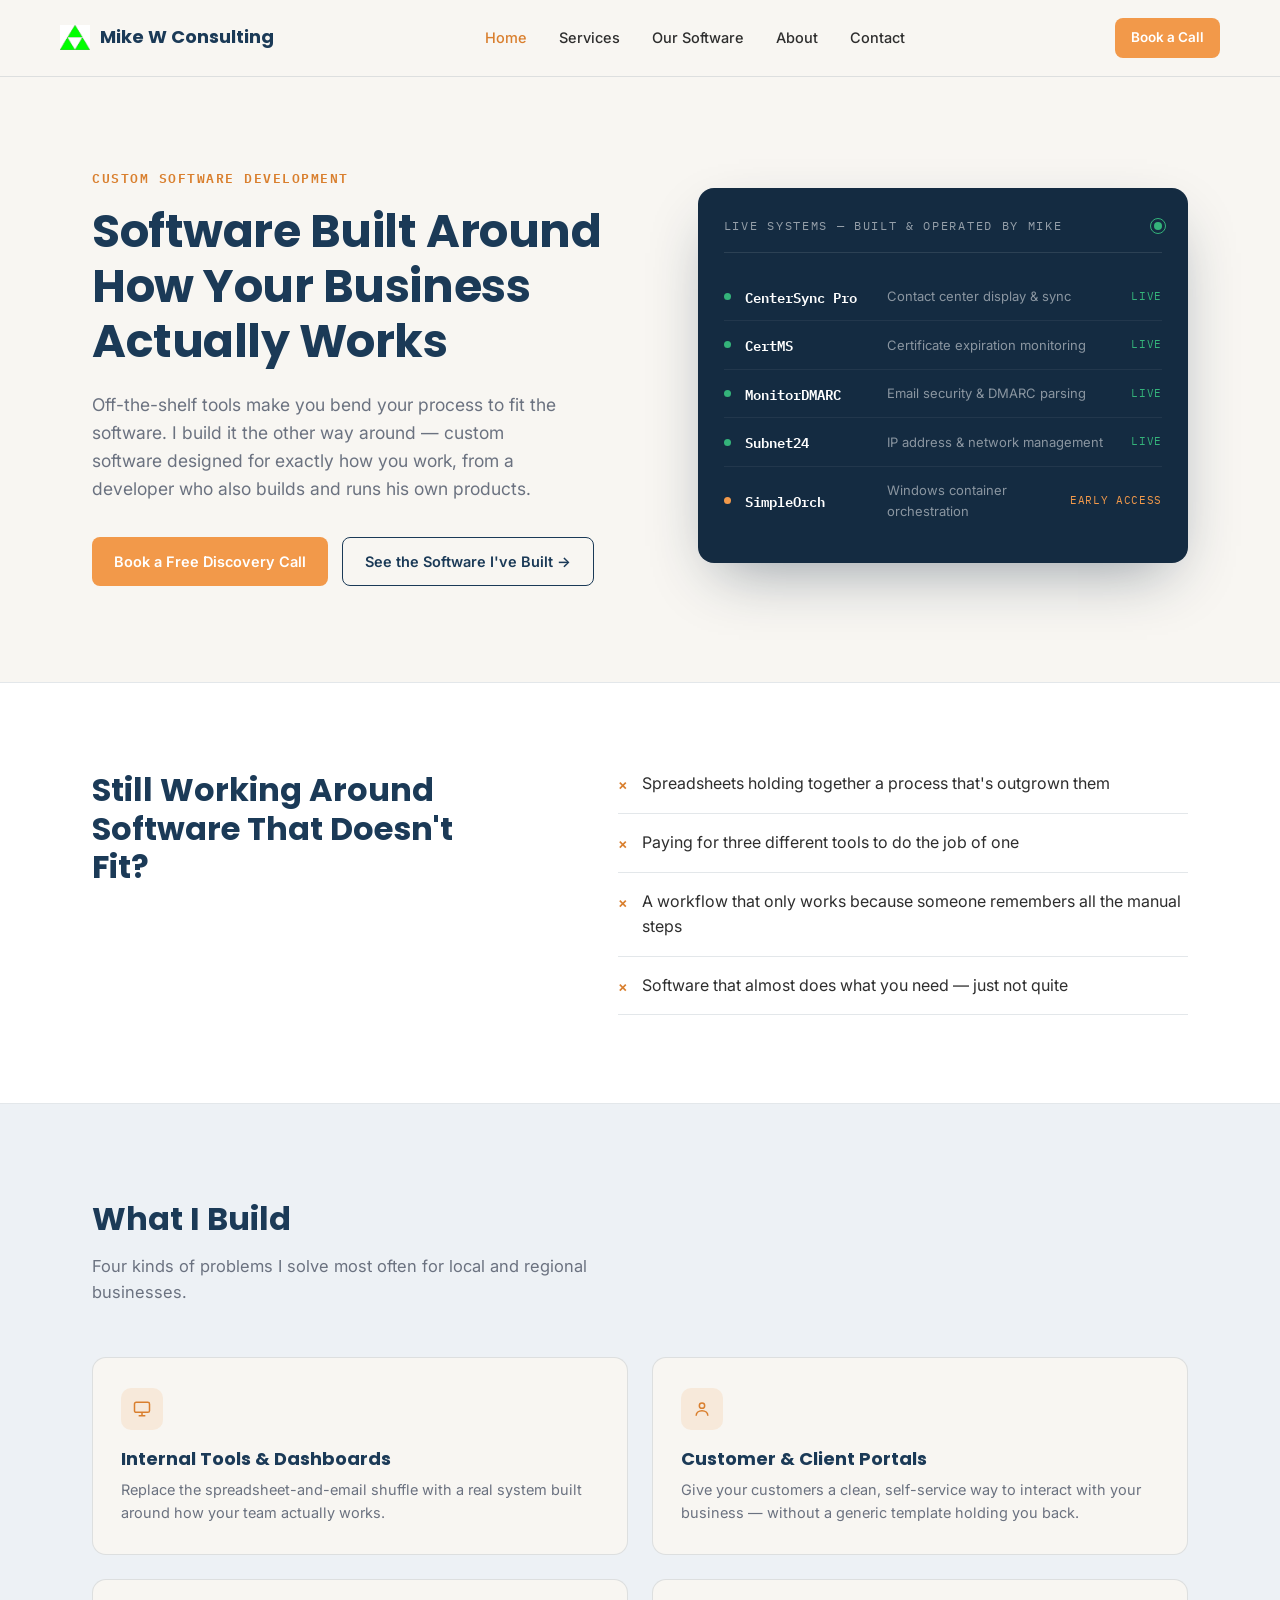
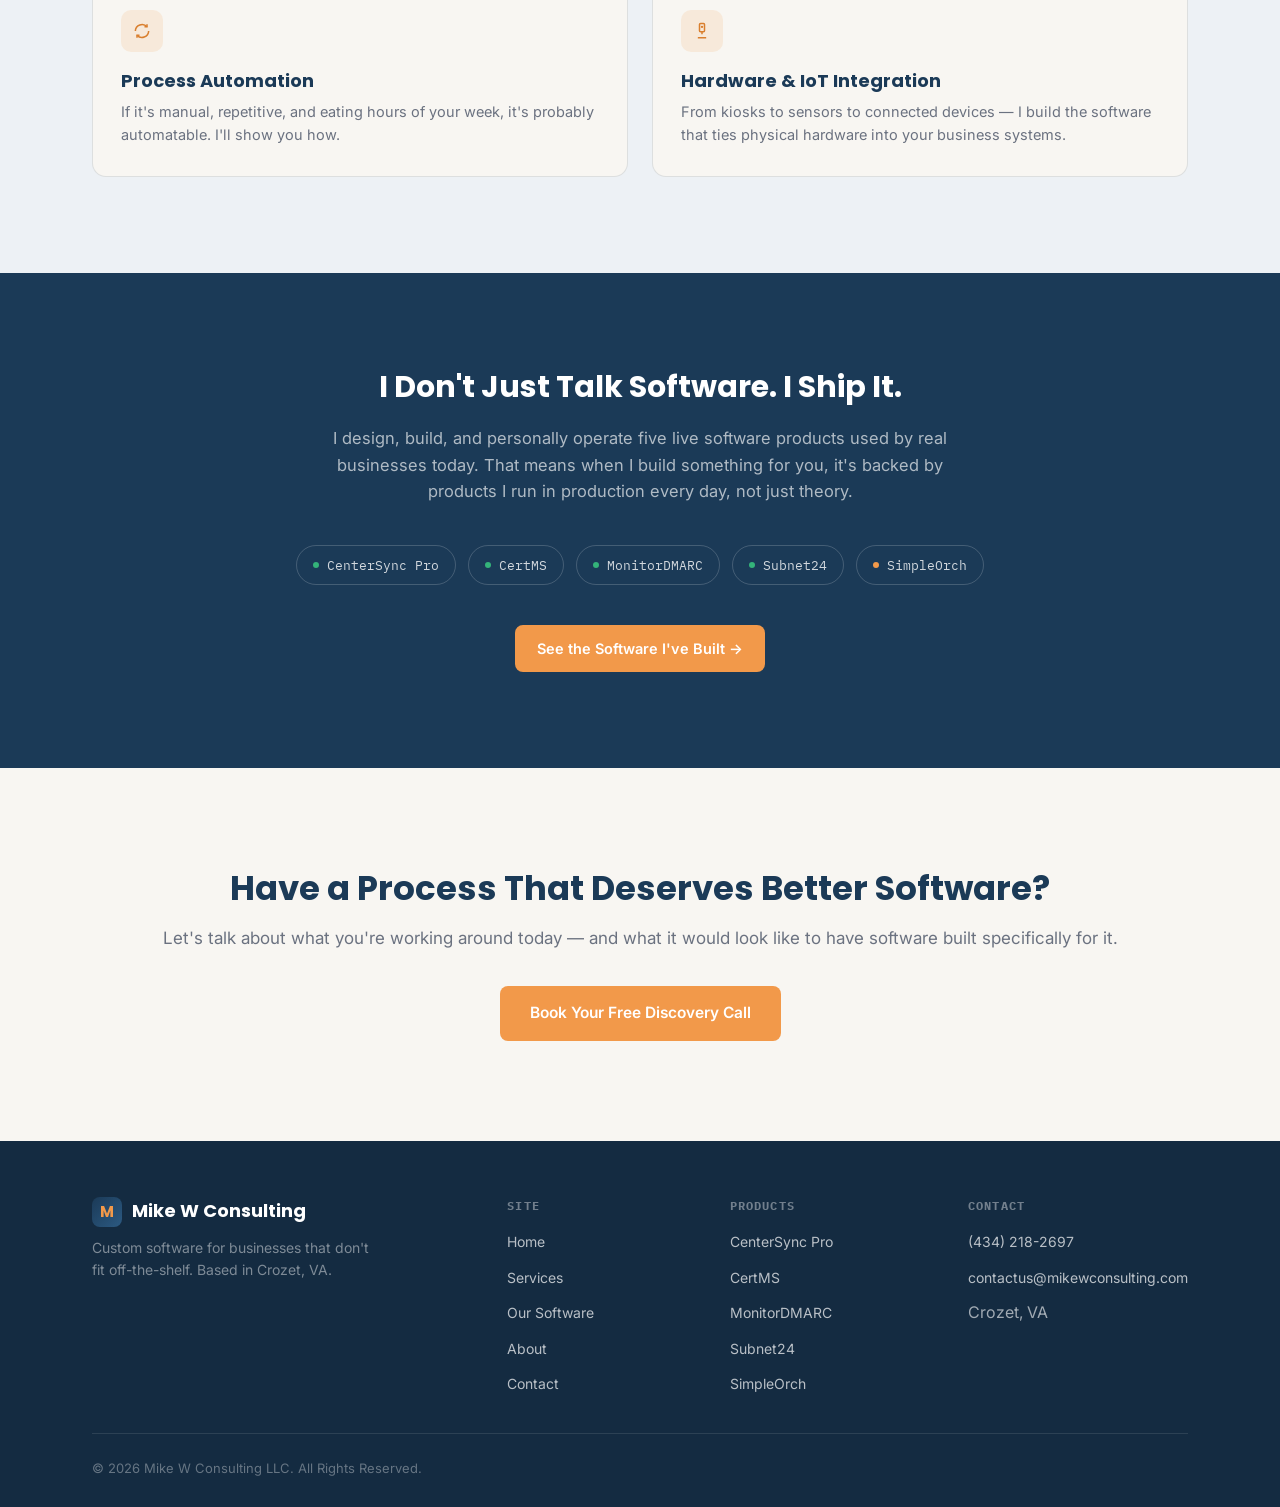
==== index.html @ b6466f71 "Initial Commit" ====
<!DOCTYPE html>
<html lang="en">
<head>
<meta charset="UTF-8">
<meta name="viewport" content="width=device-width, initial-scale=1.0">
<link rel="icon" type="image/x-icon" href="images/favicon.ico">
<title>Custom Software Development | Mike W Consulting LLC</title>
<meta name="description" content="Custom software for businesses that don't fit off-the-shelf. Serving Crozet, Charlottesville, Waynesboro, and the surrounding areas.">
<link rel="preconnect" href="https://fonts.googleapis.com">
<link rel="preconnect" href="https://fonts.gstatic.com" crossorigin>
<link href="https://fonts.googleapis.com/css2?family=Poppins:wght@500;600;700&family=Inter:wght@400;500;600&family=IBM+Plex+Mono:wght@500;600&display=swap" rel="stylesheet">
<link rel="stylesheet" href="styles.css">
</head>
<body>

<header>
  <div class="wrap nav-inner">
    <a href="index.html" class="logo"><img src="images/MWC-Logo-Tight2.png" alt="Mike W Consulting Logo" class="logo-img"> Mike W Consulting</a>
    <nav aria-label="Primary">
      <ul id="nav-list">
        <li><a href="index.html" class="active">Home</a></li>
        <li><a href="services.html">Services</a></li>
        <li><a href="our-software.html">Our Software</a></li>
        <li><a href="about.html">About</a></li>
        <li><a href="contact.html">Contact</a></li>
      </ul>
    </nav>
    <div class="nav-actions">
      <a href="contact.html" class="btn btn-primary btn-sm nav-cta">Book a Call</a>
      <button class="nav-toggle" id="nav-toggle" aria-expanded="false" aria-controls="nav-list" aria-label="Toggle menu">
        <span></span><span></span><span></span>
      </button>
    </div>
  </div>
</header>

<section class="hero">
  <div class="wrap hero-grid">
    <div>
      <span class="eyebrow">Custom Software Development</span>
      <h1>Software Built Around How Your Business Actually Works</h1>
      <p class="lede">Off-the-shelf tools make you bend your process to fit the software. I build it the other way around — custom software designed for exactly how you work, from a developer who also builds and runs his own products.</p>
      <div class="hero-ctas">
        <a href="contact.html" class="btn btn-primary">Book a Free Discovery Call</a>
        <a href="our-software.html" class="btn btn-outline">See the Software I've Built &rarr;</a>
      </div>
    </div>

    <div class="systems-panel">
      <div class="systems-panel-head">
        <span class="systems-panel-title">Live Systems &mdash; Built &amp; Operated by Mike</span>
        <span class="pulse-dot" aria-hidden="true"></span>
      </div>

      <div class="system-row">
        <span class="status-dot"></span>
        <span class="system-name">CenterSync Pro</span>
        <span class="system-desc">Contact center display &amp; sync</span>
        <span class="system-status">Live</span>
      </div>
      <div class="system-row">
        <span class="status-dot"></span>
        <span class="system-name">CertMS</span>
        <span class="system-desc">Certificate expiration monitoring</span>
        <span class="system-status">Live</span>
      </div>
      <div class="system-row">
        <span class="status-dot"></span>
        <span class="system-name">MonitorDMARC</span>
        <span class="system-desc">Email security &amp; DMARC parsing</span>
        <span class="system-status">Live</span>
      </div>
      <div class="system-row">
        <span class="status-dot"></span>
        <span class="system-name">Subnet24</span>
        <span class="system-desc">IP address &amp; network management</span>
        <span class="system-status">Live</span>
      </div>
      <div class="system-row">
        <span class="status-dot amber"></span>
        <span class="system-name">SimpleOrch</span>
        <span class="system-desc">Windows container orchestration</span>
        <span class="system-status amber">Early Access</span>
      </div>
    </div>
  </div>
</section>

<section class="problem">
  <div class="wrap problem-grid">
    <h2>Still Working Around Software That Doesn't Fit?</h2>
    <ul class="problem-list">
      <li><span class="x">&times;</span> Spreadsheets holding together a process that's outgrown them</li>
      <li><span class="x">&times;</span> Paying for three different tools to do the job of one</li>
      <li><span class="x">&times;</span> A workflow that only works because someone remembers all the manual steps</li>
      <li><span class="x">&times;</span> Software that almost does what you need &mdash; just not quite</li>
    </ul>
  </div>
</section>

<section class="build">
  <div class="wrap">
    <div class="build-head">
      <h2>What I Build</h2>
      <p>Four kinds of problems I solve most often for local and regional businesses.</p>
    </div>
    <div class="build-grid">
      <div class="build-card">
        <div class="build-icon">
          <svg width="20" height="20" viewBox="0 0 24 24" fill="none" stroke="#D97F2E" stroke-width="1.8"><rect x="3" y="4" width="18" height="12" rx="2"/><path d="M8 20h8M12 16v4"/></svg>
        </div>
        <h3>Internal Tools &amp; Dashboards</h3>
        <p>Replace the spreadsheet-and-email shuffle with a real system built around how your team actually works.</p>
      </div>
      <div class="build-card">
        <div class="build-icon">
          <svg width="20" height="20" viewBox="0 0 24 24" fill="none" stroke="#D97F2E" stroke-width="1.8"><circle cx="12" cy="8" r="3.2"/><path d="M5 20c0-3.5 3-6 7-6s7 2.5 7 6"/></svg>
        </div>
        <h3>Customer &amp; Client Portals</h3>
        <p>Give your customers a clean, self-service way to interact with your business &mdash; without a generic template holding you back.</p>
      </div>
      <div class="build-card">
        <div class="build-icon">
          <svg width="20" height="20" viewBox="0 0 24 24" fill="none" stroke="#D97F2E" stroke-width="1.8"><path d="M4 12a8 8 0 0 1 14-5"/><path d="M20 12a8 8 0 0 1-14 5"/><path d="M18 4v3h-3M6 20v-3h3"/></svg>
        </div>
        <h3>Process Automation</h3>
        <p>If it's manual, repetitive, and eating hours of your week, it's probably automatable. I'll show you how.</p>
      </div>
      <div class="build-card">
        <div class="build-icon">
          <svg width="20" height="20" viewBox="0 0 24 24" fill="none" stroke="#D97F2E" stroke-width="1.8"><rect x="9" y="3" width="6" height="10" rx="1.2"/><path d="M12 13v3M7 20h10"/><circle cx="12" cy="7" r="1.4" fill="#D97F2E" stroke="none"/></svg>
        </div>
        <h3>Hardware &amp; IoT Integration</h3>
        <p>From kiosks to sensors to connected devices &mdash; I build the software that ties physical hardware into your business systems.</p>
      </div>
    </div>
  </div>
</section>

<section class="proof">
  <div class="wrap">
    <h2>I Don't Just Talk Software. I Ship It.</h2>
    <p>I design, build, and personally operate five live software products used by real businesses today. That means when I build something for you, it's backed by products I run in production every day, not just theory.</p>
    <div class="proof-chips">
      <span class="chip"><span class="dot"></span>CenterSync Pro</span>
      <span class="chip"><span class="dot"></span>CertMS</span>
      <span class="chip"><span class="dot"></span>MonitorDMARC</span>
      <span class="chip"><span class="dot"></span>Subnet24</span>
      <span class="chip"><span class="dot amber"></span>SimpleOrch</span>
    </div>
    <a href="our-software.html" class="btn btn-primary">See the Software I've Built &rarr;</a>
  </div>
</section>

<section class="closing">
  <div class="wrap">
    <h2>Have a Process That Deserves Better Software?</h2>
    <p>Let's talk about what you're working around today &mdash; and what it would look like to have software built specifically for it.</p>
    <a href="contact.html" class="btn btn-primary btn-lg">Book Your Free Discovery Call</a>
  </div>
</section>

<footer>
  <div class="wrap">
    <div class="footer-top">
      <div class="footer-brand">
        <div class="logo"><span class="logo-mark">M</span> Mike W Consulting</div>
        <p>Custom software for businesses that don't fit off-the-shelf. Based in Crozet, VA.</p>
      </div>
      <div class="footer-col">
        <h4>Site</h4>
        <ul>
          <li><a href="index.html">Home</a></li>
          <li><a href="services.html">Services</a></li>
          <li><a href="our-software.html">Our Software</a></li>
          <li><a href="about.html">About</a></li>
          <li><a href="contact.html">Contact</a></li>
        </ul>
      </div>
      <div class="footer-col">
        <h4>Products</h4>
        <ul>
          <li><a href="https://centersyncpro.com" target="_blank" rel="noopener">CenterSync Pro</a></li>
          <li><a href="https://certms.com" target="_blank" rel="noopener">CertMS</a></li>
          <li><a href="https://monitordmarc.com" target="_blank" rel="noopener">MonitorDMARC</a></li>
          <li><a href="https://subnet24.com" target="_blank" rel="noopener">Subnet24</a></li>
          <li><a href="https://simpleorch.io" target="_blank" rel="noopener">SimpleOrch</a></li>
        </ul>
      </div>
      <div class="footer-col">
        <h4>Contact</h4>
        <ul>
          <li><a href="tel:4342182697">(434) 218-2697</a></li>
          <li><a href="mailto:contactus@mikewconsulting.com">contactus@mikewconsulting.com</a></li>
          <li>Crozet, VA</li>
        </ul>
      </div>
    </div>
    <div class="footer-bottom">
      <span>&copy; <span id="year">2026</span> Mike W Consulting LLC. All Rights Reserved.</span>
    </div>
  </div>
</footer>

<script src="script.js"></script>
</body>
</html>
---- styles.css ----
/* ==========================================================================
   Mike W Consulting LLC — shared stylesheet
   One file, linked from every page. Edit colors/fonts here and it updates
   the whole site at once.
   ========================================================================== */

:root {
  --navy: #1B3A57;
  --navy-deep: #142B41;
  --amber: #F2994A;
  --amber-dark: #D97F2E;
  --off-white: #F8F6F2;
  --slate-bg: #EDF1F5;
  --charcoal: #2E2E2E;
  --muted: #6B7280;
  --live-green: #34B37A;
  --border: rgba(27, 58, 87, 0.12);
}

* { box-sizing: border-box; margin: 0; padding: 0; }
html { scroll-behavior: smooth; }

body {
  font-family: 'Inter', sans-serif;
  color: var(--charcoal);
  background: var(--off-white);
  line-height: 1.6;
}

h1, h2, h3 {
  font-family: 'Poppins', sans-serif;
  color: var(--navy);
  line-height: 1.2;
}

a { text-decoration: none; color: inherit; }
img { max-width: 100%; display: block; }

.wrap { max-width: 1160px; margin: 0 auto; padding: 0 32px; }

.mono { font-family: 'IBM Plex Mono', monospace; }

.eyebrow {
  font-family: 'IBM Plex Mono', monospace;
  font-size: 12.5px;
  font-weight: 600;
  letter-spacing: 0.12em;
  text-transform: uppercase;
  color: var(--amber-dark);
  display: inline-block;
  margin-bottom: 16px;
}

/* ---------- Buttons ---------- */
.btn {
  display: inline-flex;
  align-items: center;
  gap: 8px;
  font-weight: 600;
  font-size: 14.5px;
  padding: 12px 22px;
  border-radius: 8px;
  transition: transform 0.15s ease, background 0.15s ease, color 0.15s ease;
  cursor: pointer;
  border: none;
  font-family: 'Inter', sans-serif;
}
.btn-primary { background: var(--amber); color: #fff; }
.btn-primary:hover { background: var(--amber-dark); transform: translateY(-1px); }
.btn-outline { border: 1.5px solid var(--navy); color: var(--navy); background: transparent; }
.btn-outline:hover { background: var(--navy); color: #fff; }
.btn-sm { padding: 9px 16px; font-size: 13.5px; }
.btn-lg { padding: 15px 30px; font-size: 15.5px; }

a:focus-visible, button:focus-visible, input:focus-visible, textarea:focus-visible {
  outline: 2px solid var(--amber-dark);
  outline-offset: 2px;
}

/* ==========================================================================
   Header / Nav (same on every page)
   ========================================================================== */
header {
  background: var(--off-white);
  border-bottom: 1px solid var(--border);
  position: sticky;
  top: 0;
  z-index: 50;
}
.nav-inner { display: flex; align-items: center; justify-content: space-between; padding: 18px 0; }
.logo {
  font-family: 'Poppins', sans-serif;
  font-weight: 700;
  font-size: 18px;
  color: var(--navy);
  display: flex;
  align-items: center;
  gap: 10px;
}
.logo-mark {
  width: 30px; height: 30px; border-radius: 8px;
  background: linear-gradient(135deg, var(--navy), #2C5A82);
  display: flex; align-items: center; justify-content: center;
  color: var(--amber); font-size: 15px; font-weight: 700;
}
.logo-img { 
 width: 30px;
}
nav ul { list-style: none; display: flex; gap: 32px; align-items: center; }
nav a { font-size: 14.5px; font-weight: 500; color: var(--charcoal); }
nav a.active { color: var(--amber-dark); }
nav a:hover { color: var(--amber-dark); }

.nav-actions { display: flex; align-items: center; gap: 14px; }

.nav-toggle {
  display: none;
  flex-direction: column;
  justify-content: center;
  gap: 5px;
  width: 34px;
  height: 34px;
  background: none;
  border: 1px solid var(--border);
  border-radius: 8px;
  cursor: pointer;
  padding: 0;
}
.nav-toggle span {
  display: block;
  width: 16px;
  height: 2px;
  margin: 0 auto;
  background: var(--navy);
  border-radius: 2px;
}

@media (max-width: 860px) {
  nav ul {
    display: none;
    position: absolute;
    top: 100%;
    left: 0;
    right: 0;
    flex-direction: column;
    align-items: flex-start;
    gap: 4px;
    background: var(--off-white);
    border-bottom: 1px solid var(--border);
    padding: 12px 32px 20px;
  }
  nav ul.open { display: flex; }
  nav a { padding: 10px 0; width: 100%; }
  .nav-toggle { display: flex; }
  .nav-cta { display: none; }
}

/* ==========================================================================
   Footer (same on every page)
   ========================================================================== */
footer { background: var(--navy-deep); color: rgba(255,255,255,0.6); padding: 56px 0 28px; }
.footer-top {
  display: flex; justify-content: space-between; flex-wrap: wrap; gap: 32px;
  padding-bottom: 36px; border-bottom: 1px solid rgba(255,255,255,0.1); margin-bottom: 24px;
}
.footer-brand .logo { color: #fff; margin-bottom: 10px; }
.footer-brand p { font-size: 14px; max-width: 280px; color: rgba(255,255,255,0.45); }
.footer-col h4 {
  font-family: 'IBM Plex Mono', monospace; font-size: 11.5px; text-transform: uppercase;
  letter-spacing: 0.1em; color: rgba(255,255,255,0.4); margin-bottom: 14px;
}
.footer-col ul { list-style: none; display: flex; flex-direction: column; gap: 10px; }
.footer-col a { font-size: 14px; color: rgba(255,255,255,0.7); }
.footer-col a:hover { color: var(--amber); }
.footer-bottom {
  display: flex; justify-content: space-between; flex-wrap: wrap; gap: 12px;
  font-size: 13px; color: rgba(255,255,255,0.35);
}

/* ==========================================================================
   Home page
   ========================================================================== */
.hero { padding: 88px 0 96px; }
.hero-grid { display: grid; grid-template-columns: 1.05fr 0.95fr; gap: 64px; align-items: center; }
.hero h1 { font-size: 46px; font-weight: 700; letter-spacing: -0.01em; margin-bottom: 22px; }
.hero p.lede { font-size: 17.5px; color: var(--muted); max-width: 480px; margin-bottom: 34px; }
.hero-ctas { display: flex; gap: 14px; flex-wrap: wrap; }

.systems-panel {
  background: var(--navy-deep);
  border-radius: 16px;
  padding: 28px 26px;
  box-shadow: 0 24px 60px -20px rgba(20, 43, 65, 0.45);
}
.systems-panel-head {
  display: flex; align-items: center; justify-content: space-between;
  margin-bottom: 20px; padding-bottom: 16px; border-bottom: 1px solid rgba(255,255,255,0.1);
}
.systems-panel-title {
  font-family: 'IBM Plex Mono', monospace; font-size: 12px; letter-spacing: 0.14em;
  text-transform: uppercase; color: rgba(255,255,255,0.55);
}
.pulse-dot { width: 8px; height: 8px; border-radius: 50%; background: var(--live-green); position: relative; }
.pulse-dot::after {
  content: ''; position: absolute; inset: -4px; border-radius: 50%;
  border: 1.5px solid var(--live-green); animation: pulse 2.2s ease-out infinite;
}
@keyframes pulse { 0% { transform: scale(0.6); opacity: 0.9; } 100% { transform: scale(1.9); opacity: 0; } }

.system-row { display: flex; align-items: center; gap: 14px; padding: 13px 0; border-bottom: 1px solid rgba(255,255,255,0.06); }
.system-row:last-child { border-bottom: none; }
.status-dot { width: 7px; height: 7px; border-radius: 50%; background: var(--live-green); flex-shrink: 0; }
.status-dot.amber { background: var(--amber); }
.system-name { font-family: 'IBM Plex Mono', monospace; font-size: 13.5px; font-weight: 600; color: #fff; min-width: 128px; }
.system-desc { font-size: 13px; color: rgba(255,255,255,0.5); flex: 1; }
.system-status { font-family: 'IBM Plex Mono', monospace; font-size: 11px; letter-spacing: 0.06em; color: var(--live-green); text-transform: uppercase; }
.system-status.amber { color: var(--amber); }

.problem { background: #fff; padding: 88px 0; border-top: 1px solid var(--border); border-bottom: 1px solid var(--border); }
.problem-grid { display: grid; grid-template-columns: 0.9fr 1.1fr; gap: 60px; align-items: start; }
.problem h2 { font-size: 32px; max-width: 380px; }
.problem-list { list-style: none; }
.problem-list li { display: flex; gap: 14px; padding: 16px 0; border-bottom: 1px solid var(--border); font-size: 16px; }
.problem-list li:first-child { padding-top: 0; }
.problem-list li span.x { font-family: 'IBM Plex Mono', monospace; color: var(--amber-dark); font-weight: 600; flex-shrink: 0; }

.build { background: var(--slate-bg); padding: 96px 0; }
.build-head { max-width: 560px; margin-bottom: 52px; }
.build-head h2 { font-size: 32px; margin-bottom: 14px; }
.build-head p { color: var(--muted); font-size: 16.5px; }
.build-grid { display: grid; grid-template-columns: repeat(2, 1fr); gap: 24px; }
.build-card { background: var(--off-white); border: 1px solid var(--border); border-radius: 14px; padding: 30px 28px; }
.build-icon { width: 42px; height: 42px; border-radius: 10px; background: rgba(242, 153, 74, 0.14); display: flex; align-items: center; justify-content: center; margin-bottom: 18px; }
.build-card h3 { font-size: 18px; margin-bottom: 8px; }
.build-card p { font-size: 14.5px; color: var(--muted); }

.proof { background: var(--navy); padding: 96px 0; text-align: center; color: #fff; }
.proof h2 { color: #fff; font-size: 30px; max-width: 640px; margin: 0 auto 20px; }
.proof p { max-width: 620px; margin: 0 auto 40px; color: rgba(255,255,255,0.65); font-size: 16.5px; }
.proof-chips { display: flex; justify-content: center; flex-wrap: wrap; gap: 12px; margin-bottom: 40px; }
.chip { font-family: 'IBM Plex Mono', monospace; font-size: 12.5px; padding: 9px 16px; border-radius: 999px; border: 1px solid rgba(255,255,255,0.18); color: rgba(255,255,255,0.8); display: flex; align-items: center; gap: 8px; }
.chip .dot { width: 6px; height: 6px; border-radius: 50%; background: var(--live-green); }
.chip .dot.amber { background: var(--amber); }

.closing { padding: 100px 0; text-align: center; }
.closing h2 { font-size: 34px; margin-bottom: 16px; }
.closing p { color: var(--muted); font-size: 17px; margin-bottom: 34px; }

/* ==========================================================================
   Page hero (Services / Our Software / About / Contact)
   ========================================================================== */
.page-hero { padding: 72px 0 56px; text-align: center; }
.page-hero h1 { font-size: 38px; max-width: 720px; margin: 0 auto 18px; }
.page-hero p { color: var(--muted); font-size: 17px; max-width: 620px; margin: 0 auto; }

/* ==========================================================================
   Our Software (portfolio) page
   ========================================================================== */
.products { padding: 20px 0 90px; }
.product-grid { display: grid; grid-template-columns: 1fr; gap: 20px; }
.product-card {
  background: var(--navy-deep); border-radius: 16px; padding: 32px 34px;
  display: grid; grid-template-columns: 1.4fr 2fr auto; gap: 28px; align-items: center; color: #fff;
}
.product-id { display: flex; flex-direction: column; gap: 8px; }
.product-status {
  display: inline-flex; align-items: center; gap: 7px;
  font-family: 'IBM Plex Mono', monospace; font-size: 10.5px;
  letter-spacing: 0.08em; text-transform: uppercase; color: var(--live-green); width: fit-content;
}
.product-status.amber { color: var(--amber); }
.product-name { font-family: 'Poppins', sans-serif; font-weight: 700; font-size: 22px; color: #fff; }
.product-tagline { font-size: 13.5px; color: rgba(255,255,255,0.5); font-style: italic; }
.product-desc { font-size: 14.5px; color: rgba(255,255,255,0.75); max-width: 460px; }
.product-link {
  font-family: 'IBM Plex Mono', monospace; font-size: 13px; color: var(--amber);
  border: 1px solid rgba(242,153,74,0.4); padding: 10px 18px; border-radius: 8px; white-space: nowrap;
}
.product-link:hover { background: rgba(242,153,74,0.12); }

/* ==========================================================================
   Services page
   ========================================================================== */
.steps { background: var(--slate-bg); padding: 88px 0; }
.steps h2 { font-size: 30px; margin-bottom: 44px; text-align: center; }
.steps-grid { display: grid; grid-template-columns: repeat(4, 1fr); gap: 20px; }
.step-card { background: var(--off-white); border: 1px solid var(--border); border-radius: 14px; padding: 26px 22px; }
.step-n { font-family: 'IBM Plex Mono', monospace; font-size: 13px; color: var(--amber-dark); font-weight: 600; display: block; margin-bottom: 12px; }
.step-card h3 { font-size: 17px; margin-bottom: 8px; }
.step-card p { font-size: 14px; color: var(--muted); }

.compare { padding: 88px 0; }
.compare h2 { font-size: 30px; margin-bottom: 40px; text-align: center; }
.compare-table { border: 1px solid var(--border); border-radius: 14px; overflow: hidden; }
.compare-head, .compare-row { display: grid; grid-template-columns: 1fr 1fr; }
.compare-head span { font-family: 'IBM Plex Mono', monospace; font-size: 11.5px; text-transform: uppercase; letter-spacing: 0.08em; padding: 16px 24px; }
.compare-head span:first-child { background: var(--slate-bg); color: var(--muted); }
.compare-head span:last-child { background: var(--navy); color: #fff; }
.compare-row { border-top: 1px solid var(--border); }
.compare-row span { padding: 20px 24px; font-size: 14.5px; }
.compare-row .them { color: var(--muted); background: #fff; }
.compare-row .me { color: var(--charcoal); background: var(--off-white); font-weight: 500; }

.fit { background: var(--slate-bg); padding: 88px 0; }
.fit h2 { font-size: 30px; margin-bottom: 32px; text-align: center; }
.fit-list { list-style: none; max-width: 640px; margin: 0 auto; }
.fit-list li { display: flex; gap: 14px; padding: 14px 0; border-bottom: 1px solid var(--border); font-size: 16px; }
.fit-list li:last-child { border-bottom: none; }
.check { font-family: 'IBM Plex Mono', monospace; color: var(--live-green); font-weight: 700; flex-shrink: 0; }

/* ==========================================================================
   About page
   ========================================================================== */
.meet { background: #fff; padding: 88px 0; border-top: 1px solid var(--border); border-bottom: 1px solid var(--border); }
.meet-grid { display: grid; grid-template-columns: 1.3fr 0.7fr; gap: 60px; align-items: start; }
.meet-copy h2 { font-size: 30px; margin-bottom: 10px; }
.meet-sub { font-family: 'IBM Plex Mono', monospace; font-size: 13px; color: var(--amber-dark); margin-bottom: 20px; }
.meet-copy > p { color: var(--muted); font-size: 15.5px; margin-bottom: 24px; }
.bio-list { list-style: none; }
.bio-list li { padding: 12px 0; border-top: 1px solid var(--border); font-size: 15px; }
.photo-frame {
  aspect-ratio: 4 / 5; border-radius: 16px;
  background: linear-gradient(160deg, var(--slate-bg), var(--off-white));
  border: 1px solid var(--border);
}

.reasons { background: var(--slate-bg); padding: 96px 0; }
.reasons h2 { font-size: 30px; margin-bottom: 44px; text-align: center; }
.reasons-grid { display: grid; grid-template-columns: repeat(2, 1fr); gap: 22px; }
.reason-card { background: var(--off-white); border: 1px solid var(--border); border-radius: 14px; padding: 28px 26px; }
.reason-card h3 { font-size: 17px; margin-bottom: 10px; }
.reason-card p { font-size: 14.5px; color: var(--muted); }

.closing-alt { margin-top: 18px; color: var(--muted); font-size: 14.5px; }
.closing-alt a { color: var(--navy); font-weight: 600; }

/* ==========================================================================
   Contact page
   ========================================================================== */
.contact-body { padding: 20px 0 100px; }
.contact-grid { display: grid; grid-template-columns: 1.3fr 0.8fr; gap: 56px; align-items: start; }

.zoho-embed {
  background: #fff; border: 1px solid var(--border); border-radius: 16px;
  padding: 24px; min-height: 480px;
}
.zoho-embed iframe { width: 100%; height: 100%; min-height: 460px; border: none; }
.zoho-embed-placeholder {
  height: 100%; min-height: 430px; display: flex; align-items: center; justify-content: center;
  text-align: center; color: var(--muted); font-size: 14.5px; padding: 20px;
  border: 1.5px dashed var(--border); border-radius: 10px;
}

.contact-direct h2 { font-size: 22px; margin-bottom: 20px; }
.contact-direct ul { list-style: none; }
.contact-direct li { padding: 14px 0; border-top: 1px solid var(--border); font-size: 15px; }
.contact-direct li:first-child { border-top: none; }
.contact-direct .label {
  display: block; font-family: 'IBM Plex Mono', monospace; font-size: 11px;
  text-transform: uppercase; letter-spacing: 0.08em; color: var(--amber-dark); margin-bottom: 4px;
}

/* ==========================================================================
   Shared responsive rules
   ========================================================================== */
@media (prefers-reduced-motion: reduce) {
  html { scroll-behavior: auto; }
  .pulse-dot::after { animation: none; }
}

@media (max-width: 860px) {
  .hero-grid, .problem-grid, .meet-grid, .contact-grid { grid-template-columns: 1fr; }
  .build-grid, .reasons-grid { grid-template-columns: 1fr; }
  .steps-grid { grid-template-columns: 1fr 1fr; }
  .compare-head, .compare-row { grid-template-columns: 1fr; }
  .compare-row .them { border-bottom: 1px solid var(--border); }
  .product-card { grid-template-columns: 1fr; text-align: left; }
  .product-link { width: fit-content; }
  .hero h1 { font-size: 34px; }
  .photo-frame { max-width: 260px; }
}

@media (max-width: 560px) {
  .steps-grid { grid-template-columns: 1fr; }
}
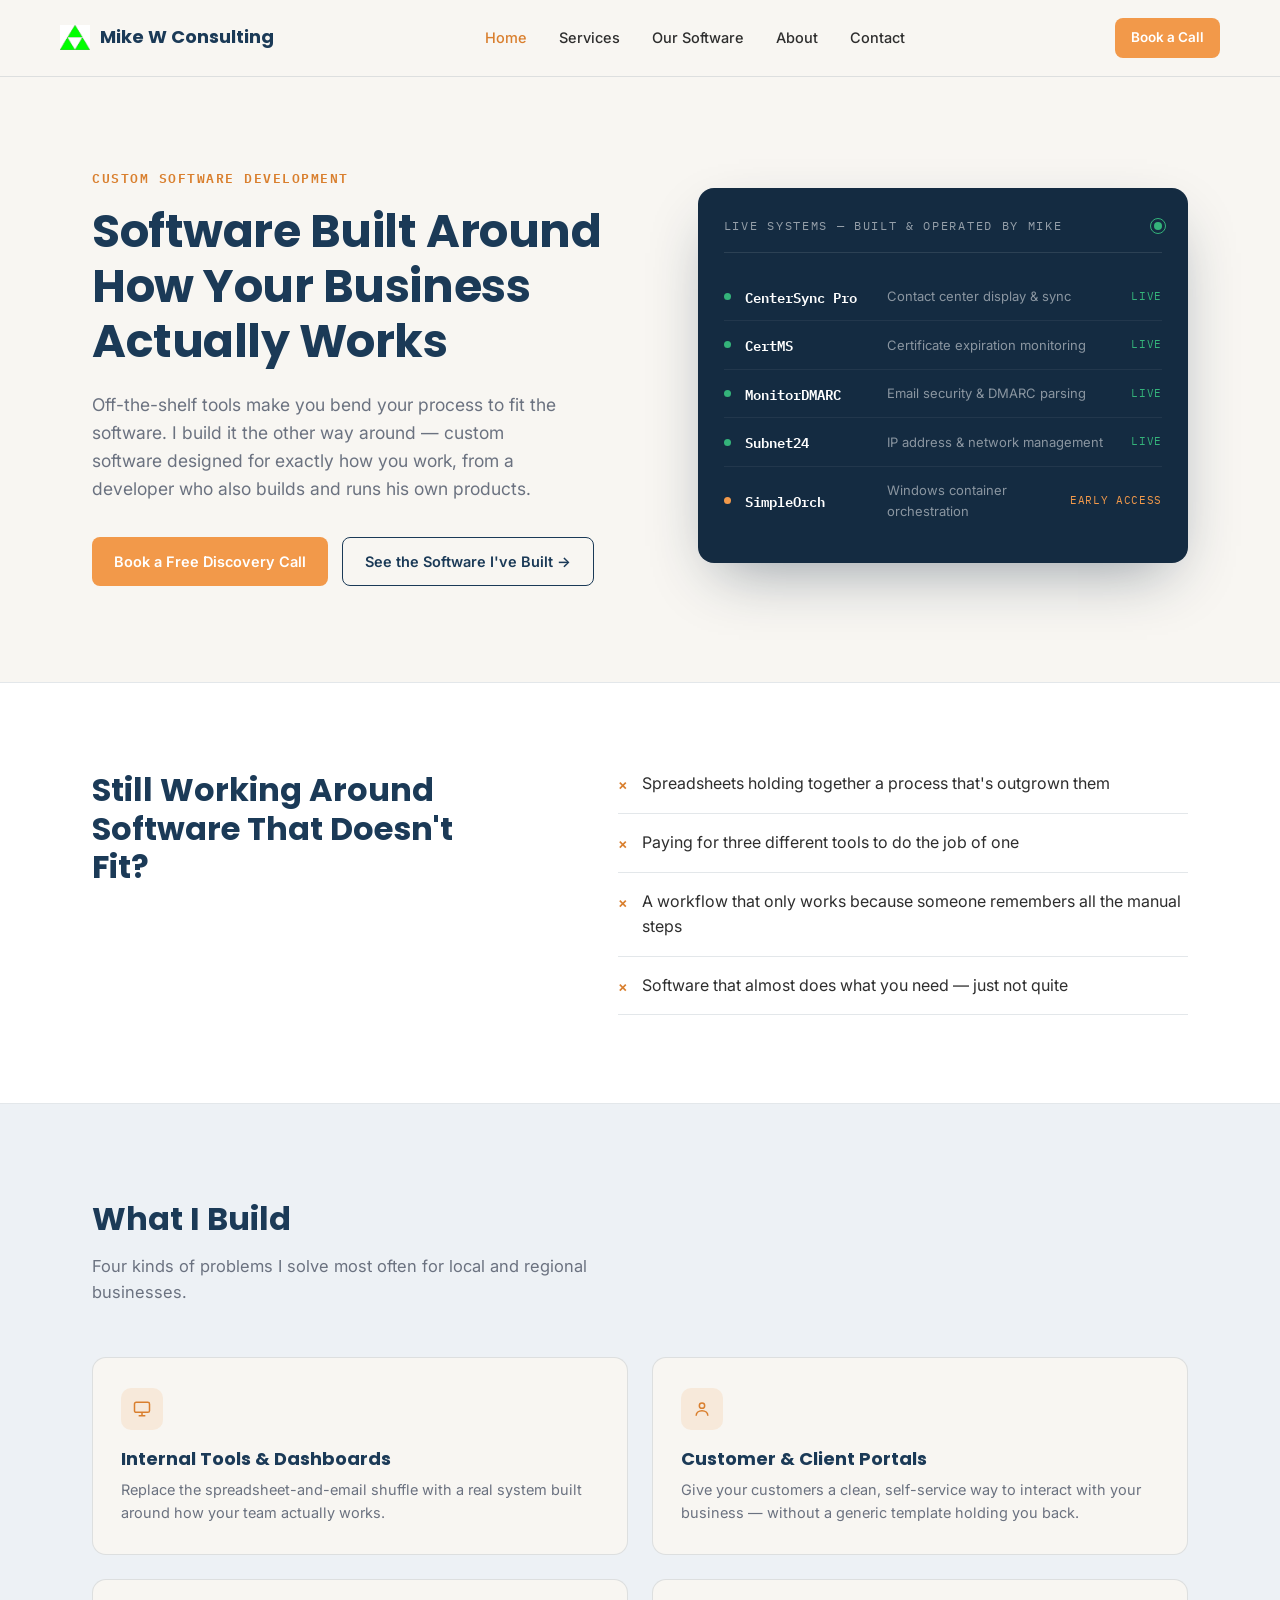
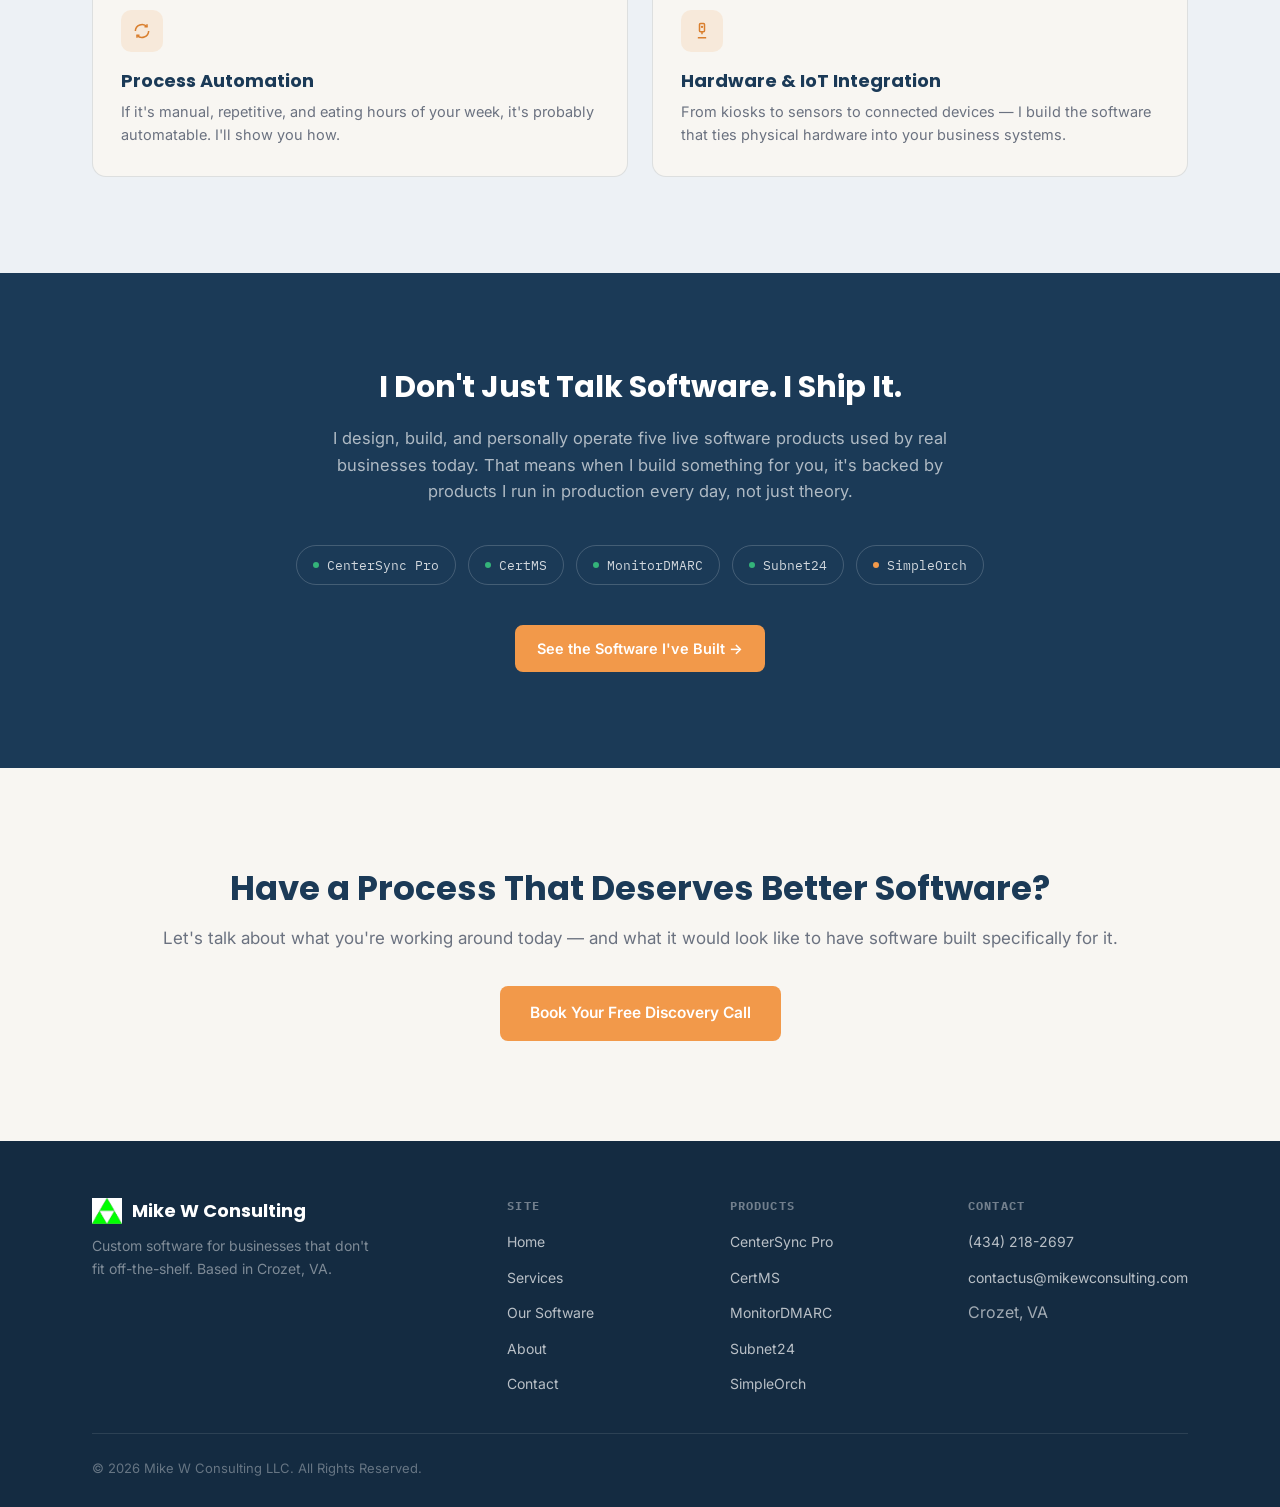
==== commit 4f569e68: "Fixing logo at in the footer." ====
--- a/index.html
+++ b/index.html
@@ -164,7 +164,7 @@
   <div class="wrap">
     <div class="footer-top">
       <div class="footer-brand">
-        <div class="logo"><span class="logo-mark">M</span> Mike W Consulting</div>
+        <div class="logo"><img src="images/MWC-Logo-Tight2.png" alt="Mike W Consulting Logo" class="logo-img"> Mike W Consulting</div>
         <p>Custom software for businesses that don't fit off-the-shelf. Based in Crozet, VA.</p>
       </div>
       <div class="footer-col">
--- a/styles.css
+++ b/styles.css
@@ -319,9 +319,23 @@
 .bio-list { list-style: none; }
 .bio-list li { padding: 12px 0; border-top: 1px solid var(--border); font-size: 15px; }
 .photo-frame {
-  aspect-ratio: 4 / 5; border-radius: 16px;
+  width: min(100%, 280px);
+  aspect-ratio: 4 / 5;
+  border-radius: 16px;
   background: linear-gradient(160deg, var(--slate-bg), var(--off-white));
   border: 1px solid var(--border);
+  overflow: hidden;
+  display: flex;
+  align-items: flex-end;
+  justify-content: center;
+  margin-left: auto;
+}
+
+.photo-frame img {
+  width: 100%;
+  height: 100%;
+  object-fit: contain;
+  object-position: center bottom;
 }
 
 .reasons { background: var(--slate-bg); padding: 96px 0; }
